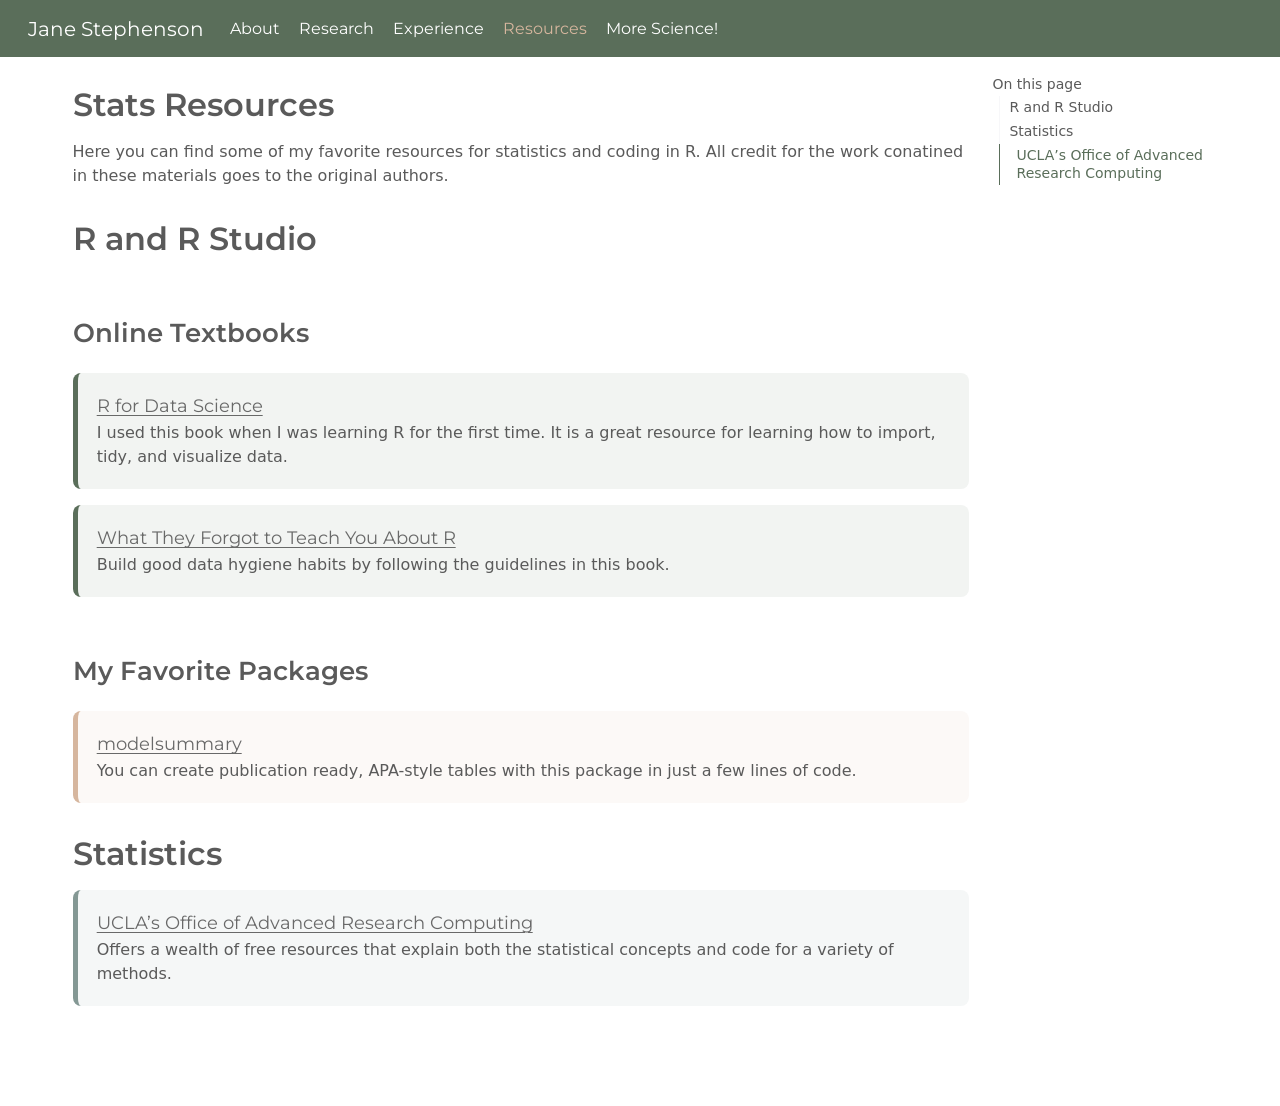
==== code.html @ 7900bae5 "Built site for gh-pages" ====
<!DOCTYPE html>
<html xmlns="http://www.w3.org/1999/xhtml" lang="en" xml:lang="en"><head>

<meta charset="utf-8">
<meta name="generator" content="quarto-1.10.18">

<meta name="viewport" content="width=device-width, initial-scale=1.0, user-scalable=yes">


<title>Stats Resources – Jane Stephenson</title>
<style>
/* Default styles provided by pandoc.
** See https://pandoc.org/MANUAL.html#variables-for-html for config info.
*/
span.smallcaps{font-variant: small-caps;}
div.columns{display: flex; gap: 1.5em;}
div.column{flex: auto;}
@media screen {
div.columns{gap: min(4vw, 1.5em);}
div.column{overflow-x: auto;}
}
div.hanging-indent{margin-left: 1.5em; text-indent: -1.5em;}
ul.task-list{list-style: none;}
ul.task-list li input[type="checkbox"] {
  width: 0.8em;
  margin: 0 0.8em 0.2em -1em; /* quarto-specific, see https://github.com/quarto-dev/quarto-cli/issues/4556 */ 
  vertical-align: middle;
}
</style>


<script src="site_libs/quarto-nav/quarto-nav.js"></script>
<script src="site_libs/quarto-nav/headroom.min.js"></script>
<script src="site_libs/clipboard/clipboard.min.js"></script>
<script src="site_libs/quarto-search/autocomplete.umd.js"></script>
<script src="site_libs/quarto-search/fuse.min.js"></script>
<script src="site_libs/quarto-search/quarto-search.js"></script>
<meta name="quarto:offset" content="./">
<script src="site_libs/quarto-html/quarto.js" type="module"></script>
<script src="site_libs/quarto-html/tabsets/tabsets.js" type="module"></script>
<script src="site_libs/quarto-html/popper.min.js"></script>
<script src="site_libs/quarto-html/tippy.umd.min.js"></script>
<script src="site_libs/quarto-html/anchor.min.js"></script>
<link href="site_libs/quarto-html/tippy.css" rel="stylesheet">
<link href="site_libs/quarto-html/quarto-syntax-highlighting-64a204ab8560d761af7679ceaba22944.css" rel="stylesheet" id="quarto-text-highlighting-styles">
<script src="site_libs/bootstrap/bootstrap.min.js"></script>
<link href="site_libs/bootstrap/bootstrap-icons.css" rel="stylesheet">
<link href="site_libs/bootstrap/bootstrap-9bbc0906ec1989cf3dc9237e767633c0.min.css" rel="stylesheet" append-hash="true" id="quarto-bootstrap" data-mode="light">
<script id="quarto-search-options" type="application/json">{
  "location": "navbar",
  "copy-button": false,
  "collapse-after": 3,
  "panel-placement": "end",
  "type": "overlay",
  "limit": 50,
  "keyboard-shortcut": [
    "f",
    "/",
    "s"
  ],
  "show-item-context": false,
  "language": {
    "search-no-results-text": "No results",
    "search-matching-documents-text": "matching documents",
    "search-copy-link-title": "Copy link to search",
    "search-hide-matches-text": "Hide additional matches",
    "search-more-match-text": "more match in this document",
    "search-more-matches-text": "more matches in this document",
    "search-clear-button-title": "Clear",
    "search-text-placeholder": "",
    "search-detached-cancel-button-title": "Cancel",
    "search-submit-button-title": "Submit",
    "search-label": "Search"
  }
}</script>


<link rel="stylesheet" href="styles.css">
</head>

<body class="nav-fixed quarto-light">

<div id="quarto-search-results"></div>
  <header id="quarto-header" class="headroom fixed-top">
    <nav class="navbar navbar-expand-lg " data-bs-theme="dark">
      <div class="navbar-container container-fluid">
      <div class="navbar-brand-container mx-auto">
    <a class="navbar-brand" href="./index.html">
    <span class="navbar-title">Jane Stephenson</span>
    </a>
  </div>
          <button class="navbar-toggler" type="button" data-bs-toggle="collapse" data-bs-target="#navbarCollapse" aria-controls="navbarCollapse" role="menu" aria-expanded="false" aria-label="Toggle navigation" onclick="if (window.quartoToggleHeadroom) { window.quartoToggleHeadroom(); }">
  <span class="navbar-toggler-icon"></span>
</button>
          <div class="collapse navbar-collapse" id="navbarCollapse">
            <ul class="navbar-nav navbar-nav-scroll me-auto">
  <li class="nav-item">
    <a class="nav-link" href="./index.html"> 
<span class="menu-text">About</span></a>
  </li>  
  <li class="nav-item">
    <a class="nav-link" href="./research.html"> 
<span class="menu-text">Research</span></a>
  </li>  
  <li class="nav-item">
    <a class="nav-link" href="./teaching.html"> 
<span class="menu-text">Experience</span></a>
  </li>  
  <li class="nav-item">
    <a class="nav-link active" href="./code.html" aria-current="page"> 
<span class="menu-text">Resources</span></a>
  </li>  
  <li class="nav-item">
    <a class="nav-link" href="./more_science.html"> 
<span class="menu-text">More Science!</span></a>
  </li>  
</ul>
          </div> <!-- /navcollapse -->
            <div class="quarto-navbar-tools">
</div>
      </div> <!-- /container-fluid -->
    </nav>
</header>
<!-- content -->
<div id="quarto-content" class="quarto-container page-columns page-rows-contents page-layout-full page-navbar">
<!-- sidebar -->
<!-- margin-sidebar -->
    <div id="quarto-margin-sidebar" class="sidebar margin-sidebar">
        <nav id="TOC" role="doc-toc" class="toc-active">
    <h2 id="toc-title">On this page</h2>
   
  <ul>
  <li><a href="#r-and-r-studio" id="toc-r-and-r-studio" class="nav-link active" data-scroll-target="#r-and-r-studio">R and R Studio</a>
  <ul class="collapse">
  <li><a href="#online-textbooks" id="toc-online-textbooks" class="nav-link" data-scroll-target="#online-textbooks">Online Textbooks</a></li>
  <li><a href="#my-favorite-packages" id="toc-my-favorite-packages" class="nav-link" data-scroll-target="#my-favorite-packages">My Favorite Packages</a>
  <ul class="collapse">
  <li><a href="#modelsummary" id="toc-modelsummary" class="nav-link" data-scroll-target="#modelsummary">modelsummary</a></li>
  </ul></li>
  </ul></li>
  <li><a href="#statistics" id="toc-statistics" class="nav-link" data-scroll-target="#statistics">Statistics</a>
  <ul class="collapse">
  <li><a href="#uclas-office-of-advanced-research-computing" id="toc-uclas-office-of-advanced-research-computing" class="nav-link" data-scroll-target="#uclas-office-of-advanced-research-computing">UCLA’s Office of Advanced Research Computing</a></li>
  </ul></li>
  </ul>
</nav>
    </div>
<!-- main -->
<main class="content column-page-left" id="quarto-document-content">

<header id="title-block-header" class="quarto-title-block default">
<div class="quarto-title">
<h1 class="title">Stats Resources</h1>
</div>



<div class="quarto-title-meta column-page-left">

    
  
    
  </div>
  


</header>


<p>Here you can find some of my favorite resources for statistics and coding in R. All credit for the work conatined in these materials goes to the original authors.</p>
<section id="r-and-r-studio" class="level1">
<h1>R and R Studio</h1>
<section id="online-textbooks" class="level2 exp-heading accent-1">
<h2 class="exp-heading accent-1 anchored" data-anchor-id="online-textbooks">Online Textbooks</h2>
<div class="exp-stack">
<section id="r-for-data-science" class="level3 exp-card accent-1">
<h3 class="anchored" data-anchor-id="r-for-data-science"><a href="https://r4ds.hadley.nz/">R for Data Science</a></h3>
<p>I used this book when I was learning R for the first time. It is a great resource for learning how to import, tidy, and visualize data.</p>
</section>
<section id="what-they-forgot-to-teach-you-about-r" class="level3 exp-card accent-1">
<h3 class="anchored" data-anchor-id="what-they-forgot-to-teach-you-about-r"><a href="https://rstats.wtf/">What They Forgot to Teach You About R</a></h3>
<p>Build good data hygiene habits by following the guidelines in this book.</p>
</section>
</div>
</section>
<section id="my-favorite-packages" class="level2 exp-heading accent-1">
<h2 class="exp-heading accent-1 anchored" data-anchor-id="my-favorite-packages">My Favorite Packages</h2>
<div class="exp-stack">
<section id="modelsummary" class="level3 exp-card accent-2">
<h3 class="anchored" data-anchor-id="modelsummary"><a href="https://modelsummary.com/vignettes/get_started.html">modelsummary</a></h3>
<p>You can create publication ready, APA-style tables with this package in just a few lines of code.</p>
</section>
</div>
</section>
</section>
<section id="statistics" class="level1">
<h1>Statistics</h1>
<div class="exp-stack">
<section id="uclas-office-of-advanced-research-computing" class="level3 exp-card accent-3">
<h3 class="anchored" data-anchor-id="uclas-office-of-advanced-research-computing"><a href="https://stats.oarc.ucla.edu/other/mult-pkg/seminars/#R">UCLA’s Office of Advanced Research Computing</a></h3>
<p>Offers a wealth of free resources that explain both the statistical concepts and code for a variety of methods.</p>
</section>
</div>


</section>

</main> <!-- /main -->
<script id="quarto-html-after-body" type="application/javascript">
  window.document.addEventListener("DOMContentLoaded", function (event) {
    const icon = "";
    const anchorJS = new window.AnchorJS();
    anchorJS.options = {
      placement: 'right',
      icon: icon
    };
    anchorJS.add('.anchored');
    const isCodeAnnotation = (el) => {
      for (const clz of el.classList) {
        if (clz.startsWith('code-annotation-')) {                     
          return true;
        }
      }
      return false;
    }
    const onCopySuccess = function(e) {
      // button target
      const button = e.trigger;
      // don't keep focus
      button.blur();
      // flash "checked"
      button.classList.add('code-copy-button-checked');
      var currentTitle = button.getAttribute("title");
      button.setAttribute("title", "Copied!");
      let tooltip;
      if (window.bootstrap) {
        button.setAttribute("data-bs-toggle", "tooltip");
        button.setAttribute("data-bs-placement", "left");
        button.setAttribute("data-bs-title", "Copied!");
        tooltip = new bootstrap.Tooltip(button, 
          { trigger: "manual", 
            customClass: "code-copy-button-tooltip",
            offset: [0, -8]});
        tooltip.show();    
      }
      setTimeout(function() {
        if (tooltip) {
          tooltip.hide();
          button.removeAttribute("data-bs-title");
          button.removeAttribute("data-bs-toggle");
          button.removeAttribute("data-bs-placement");
        }
        button.setAttribute("title", currentTitle);
        button.classList.remove('code-copy-button-checked');
      }, 1000);
      // clear code selection
      e.clearSelection();
    }
    const getTextToCopy = function(trigger) {
      const outerScaffold = trigger.parentElement.cloneNode(true);
      const codeEl = outerScaffold.querySelector('code');
      for (const childEl of codeEl.children) {
        if (isCodeAnnotation(childEl)) {
          childEl.remove();
        }
      }
      return codeEl.innerText;
    }
    const clipboard = new window.ClipboardJS('.code-copy-button:not([data-in-quarto-modal])', {
      text: getTextToCopy
    });
    clipboard.on('success', onCopySuccess);
    if (window.document.getElementById('quarto-embedded-source-code-modal')) {
      const clipboardModal = new window.ClipboardJS('.code-copy-button[data-in-quarto-modal]', {
        text: getTextToCopy,
        container: window.document.getElementById('quarto-embedded-source-code-modal')
      });
      clipboardModal.on('success', onCopySuccess);
    }
      var localhostRegex = new RegExp(/^(?:http|https):\/\/localhost\:?[0-9]*\//);
      var mailtoRegex = new RegExp(/^mailto:/);
        var filterRegex = new RegExp('/' + window.location.host + '/');
      var isInternal = (href) => {
          return filterRegex.test(href) || localhostRegex.test(href) || mailtoRegex.test(href);
      }
      // Inspect non-navigation links and adorn them if external
     var links = window.document.querySelectorAll('a[href]:not(.nav-link):not(.navbar-brand):not(.toc-action):not(.sidebar-link):not(.sidebar-item-toggle):not(.pagination-link):not(.no-external):not([aria-hidden]):not(.dropdown-item):not(.quarto-navigation-tool):not(.about-link)');
      for (var i=0; i<links.length; i++) {
        const link = links[i];
        if (!isInternal(link.href)) {
          // undo the damage that might have been done by quarto-nav.js in the case of
          // links that we want to consider external
          if (link.dataset.originalHref !== undefined) {
            link.href = link.dataset.originalHref;
          }
        }
      }
    function tippyHover(el, contentFn, onTriggerFn, onUntriggerFn) {
      const config = {
        allowHTML: true,
        maxWidth: 500,
        delay: 100,
        arrow: false,
        appendTo: function(el) {
            return el.parentElement;
        },
        interactive: true,
        interactiveBorder: 10,
        theme: 'quarto',
        placement: 'bottom-start',
      };
      if (contentFn) {
        config.content = contentFn;
      }
      if (onTriggerFn) {
        config.onTrigger = onTriggerFn;
      }
      if (onUntriggerFn) {
        config.onUntrigger = onUntriggerFn;
      }
      window.tippy(el, config); 
    }
    const noterefs = window.document.querySelectorAll('a[role="doc-noteref"]');
    for (var i=0; i<noterefs.length; i++) {
      const ref = noterefs[i];
      tippyHover(ref, function() {
        // use id or data attribute instead here
        let href = ref.getAttribute('data-footnote-href') || ref.getAttribute('href');
        try { href = new URL(href).hash; } catch {}
        const id = href.replace(/^#\/?/, "");
        const note = window.document.getElementById(id);
        if (note) {
          return note.innerHTML;
        } else {
          return "";
        }
      });
    }
    const xrefs = window.document.querySelectorAll('a.quarto-xref');
    const processXRef = (id, note) => {
      // Strip column container classes
      const stripColumnClz = (el) => {
        el.classList.remove("page-full", "page-columns");
        if (el.children) {
          for (const child of el.children) {
            stripColumnClz(child);
          }
        }
      }
      stripColumnClz(note)
      if (id === null || id.startsWith('sec-')) {
        // Special case sections, only their first couple elements
        const container = document.createElement("div");
        if (note.children && note.children.length > 2) {
          container.appendChild(note.children[0].cloneNode(true));
          for (let i = 1; i < note.children.length; i++) {
            const child = note.children[i];
            if (child.tagName === "P" && child.innerText === "") {
              continue;
            } else {
              container.appendChild(child.cloneNode(true));
              break;
            }
          }
          if (window.Quarto?.typesetMath) {
            window.Quarto.typesetMath(container);
          }
          return container.innerHTML
        } else {
          if (window.Quarto?.typesetMath) {
            window.Quarto.typesetMath(note);
          }
          return note.innerHTML;
        }
      } else {
        // Remove any anchor links if they are present
        const anchorLink = note.querySelector('a.anchorjs-link');
        if (anchorLink) {
          anchorLink.remove();
        }
        if (window.Quarto?.typesetMath) {
          window.Quarto.typesetMath(note);
        }
        if (note.classList.contains("callout")) {
          return note.outerHTML;
        } else {
          return note.innerHTML;
        }
      }
    }
    for (var i=0; i<xrefs.length; i++) {
      const xref = xrefs[i];
      tippyHover(xref, undefined, function(instance) {
        instance.disable();
        let url = xref.getAttribute('href');
        let hash = undefined; 
        if (url.startsWith('#')) {
          hash = url;
        } else {
          try { hash = new URL(url).hash; } catch {}
        }
        if (hash) {
          const id = hash.replace(/^#\/?/, "");
          const note = window.document.getElementById(id);
          if (note !== null) {
            try {
              const html = processXRef(id, note.cloneNode(true));
              instance.setContent(html);
            } finally {
              instance.enable();
              instance.show();
            }
          } else {
            // See if we can fetch this
            fetch(url.split('#')[0])
            .then(res => res.text())
            .then(html => {
              const parser = new DOMParser();
              const htmlDoc = parser.parseFromString(html, "text/html");
              const note = htmlDoc.getElementById(id);
              if (note !== null) {
                const html = processXRef(id, note);
                instance.setContent(html);
              } 
            }).finally(() => {
              instance.enable();
              instance.show();
            });
          }
        } else {
          // See if we can fetch a full url (with no hash to target)
          // This is a special case and we should probably do some content thinning / targeting
          fetch(url)
          .then(res => res.text())
          .then(html => {
            const parser = new DOMParser();
            const htmlDoc = parser.parseFromString(html, "text/html");
            const note = htmlDoc.querySelector('main.content');
            if (note !== null) {
              // This should only happen for chapter cross references
              // (since there is no id in the URL)
              // remove the first header
              if (note.children.length > 0 && note.children[0].tagName === "HEADER") {
                note.children[0].remove();
              }
              const html = processXRef(null, note);
              instance.setContent(html);
            } 
          }).finally(() => {
            instance.enable();
            instance.show();
          });
        }
      }, function(instance) {
      });
    }
        let selectedAnnoteEl;
        const selectorForAnnotation = ( cell, annotation) => {
          let cellAttr = 'data-code-cell="' + cell + '"';
          let lineAttr = 'data-code-annotation="' +  annotation + '"';
          const selector = 'span[' + cellAttr + '][' + lineAttr + ']';
          return selector;
        }
        const selectCodeLines = (annoteEl) => {
          const doc = window.document;
          const targetCell = annoteEl.getAttribute("data-target-cell");
          const targetAnnotation = annoteEl.getAttribute("data-target-annotation");
          const annoteSpan = window.document.querySelector(selectorForAnnotation(targetCell, targetAnnotation));
          const lines = annoteSpan.getAttribute("data-code-lines").split(",");
          const lineIds = lines.map((line) => {
            return targetCell + "-" + line;
          })
          let top = null;
          let height = null;
          let parent = null;
          if (lineIds.length > 0) {
              //compute the position of the single el (top and bottom and make a div)
              const el = window.document.getElementById(lineIds[0]);
              top = el.offsetTop;
              height = el.offsetHeight;
              parent = el.parentElement.parentElement;
            if (lineIds.length > 1) {
              const lastEl = window.document.getElementById(lineIds[lineIds.length - 1]);
              const bottom = lastEl.offsetTop + lastEl.offsetHeight;
              height = bottom - top;
            }
            if (top !== null && height !== null && parent !== null) {
              // cook up a div (if necessary) and position it 
              let div = window.document.getElementById("code-annotation-line-highlight");
              if (div === null) {
                div = window.document.createElement("div");
                div.setAttribute("id", "code-annotation-line-highlight");
                div.style.position = 'absolute';
                parent.appendChild(div);
              }
              div.style.top = top - 2 + "px";
              div.style.height = height + 4 + "px";
              div.style.left = 0;
              let gutterDiv = window.document.getElementById("code-annotation-line-highlight-gutter");
              if (gutterDiv === null) {
                gutterDiv = window.document.createElement("div");
                gutterDiv.setAttribute("id", "code-annotation-line-highlight-gutter");
                gutterDiv.style.position = 'absolute';
                const codeCell = window.document.getElementById(targetCell);
                const gutter = codeCell.querySelector('.code-annotation-gutter');
                gutter.appendChild(gutterDiv);
              }
              gutterDiv.style.top = top - 2 + "px";
              gutterDiv.style.height = height + 4 + "px";
            }
            selectedAnnoteEl = annoteEl;
          }
        };
        const unselectCodeLines = () => {
          const elementsIds = ["code-annotation-line-highlight", "code-annotation-line-highlight-gutter"];
          elementsIds.forEach((elId) => {
            const div = window.document.getElementById(elId);
            if (div) {
              div.remove();
            }
          });
          selectedAnnoteEl = undefined;
        };
          // Handle positioning of the toggle
      window.addEventListener(
        "resize",
        throttle(() => {
          elRect = undefined;
          if (selectedAnnoteEl) {
            selectCodeLines(selectedAnnoteEl);
          }
        }, 10)
      );
      function throttle(fn, ms) {
      let throttle = false;
      let timer;
        return (...args) => {
          if(!throttle) { // first call gets through
              fn.apply(this, args);
              throttle = true;
          } else { // all the others get throttled
              if(timer) clearTimeout(timer); // cancel #2
              timer = setTimeout(() => {
                fn.apply(this, args);
                timer = throttle = false;
              }, ms);
          }
        };
      }
        // Attach click handler to the DT
        const annoteDls = window.document.querySelectorAll('dt[data-target-cell]');
        for (const annoteDlNode of annoteDls) {
          annoteDlNode.addEventListener('click', (event) => {
            const clickedEl = event.target;
            if (clickedEl !== selectedAnnoteEl) {
              unselectCodeLines();
              const activeEl = window.document.querySelector('dt[data-target-cell].code-annotation-active');
              if (activeEl) {
                activeEl.classList.remove('code-annotation-active');
              }
              selectCodeLines(clickedEl);
              clickedEl.classList.add('code-annotation-active');
            } else {
              // Unselect the line
              unselectCodeLines();
              clickedEl.classList.remove('code-annotation-active');
            }
          });
        }
    const findCites = (el) => {
      const parentEl = el.parentElement;
      if (parentEl) {
        const cites = parentEl.dataset.cites;
        if (cites) {
          return {
            el,
            cites: cites.split(' ')
          };
        } else {
          return findCites(el.parentElement)
        }
      } else {
        return undefined;
      }
    };
    var bibliorefs = window.document.querySelectorAll('a[role="doc-biblioref"]');
    for (var i=0; i<bibliorefs.length; i++) {
      const ref = bibliorefs[i];
      const citeInfo = findCites(ref);
      if (citeInfo) {
        tippyHover(citeInfo.el, function() {
          var popup = window.document.createElement('div');
          citeInfo.cites.forEach(function(cite) {
            var citeDiv = window.document.createElement('div');
            citeDiv.classList.add('hanging-indent');
            citeDiv.classList.add('csl-entry');
            var biblioDiv = window.document.getElementById('ref-' + cite);
            if (biblioDiv) {
              citeDiv.innerHTML = biblioDiv.innerHTML;
            }
            popup.appendChild(citeDiv);
          });
          return popup.innerHTML;
        });
      }
    }
  });
  </script>
</div> <!-- /content -->




</body></html>
---- site_libs/quarto-html/tippy.css ----
.tippy-box[data-animation=fade][data-state=hidden]{opacity:0}[data-tippy-root]{max-width:calc(100vw - 10px)}.tippy-box{position:relative;background-color:#333;color:#fff;border-radius:4px;font-size:14px;line-height:1.4;white-space:normal;outline:0;transition-property:transform,visibility,opacity}.tippy-box[data-placement^=top]>.tippy-arrow{bottom:0}.tippy-box[data-placement^=top]>.tippy-arrow:before{bottom:-7px;left:0;border-width:8px 8px 0;border-top-color:initial;transform-origin:center top}.tippy-box[data-placement^=bottom]>.tippy-arrow{top:0}.tippy-box[data-placement^=bottom]>.tippy-arrow:before{top:-7px;left:0;border-width:0 8px 8px;border-bottom-color:initial;transform-origin:center bottom}.tippy-box[data-placement^=left]>.tippy-arrow{right:0}.tippy-box[data-placement^=left]>.tippy-arrow:before{border-width:8px 0 8px 8px;border-left-color:initial;right:-7px;transform-origin:center left}.tippy-box[data-placement^=right]>.tippy-arrow{left:0}.tippy-box[data-placement^=right]>.tippy-arrow:before{left:-7px;border-width:8px 8px 8px 0;border-right-color:initial;transform-origin:center right}.tippy-box[data-inertia][data-state=visible]{transition-timing-function:cubic-bezier(.54,1.5,.38,1.11)}.tippy-arrow{width:16px;height:16px;color:#333}.tippy-arrow:before{content:"";position:absolute;border-color:transparent;border-style:solid}.tippy-content{position:relative;padding:5px 9px;z-index:1}
---- site_libs/quarto-html/quarto-syntax-highlighting-64a204ab8560d761af7679ceaba22944.css ----
/* quarto syntax highlight colors */
:root {
  --quarto-hl-ot-color: #003B4F;
  --quarto-hl-at-color: #657422;
  --quarto-hl-ss-color: #20794D;
  --quarto-hl-an-color: #5E5E5E;
  --quarto-hl-fu-color: #4758AB;
  --quarto-hl-st-color: #20794D;
  --quarto-hl-cf-color: #003B4F;
  --quarto-hl-op-color: #5E5E5E;
  --quarto-hl-er-color: #AD0000;
  --quarto-hl-bn-color: #AD0000;
  --quarto-hl-al-color: #AD0000;
  --quarto-hl-va-color: #111111;
  --quarto-hl-bu-color: inherit;
  --quarto-hl-ex-color: inherit;
  --quarto-hl-pp-color: #AD0000;
  --quarto-hl-in-color: #5E5E5E;
  --quarto-hl-vs-color: #20794D;
  --quarto-hl-wa-color: #5E5E5E;
  --quarto-hl-do-color: #5E5E5E;
  --quarto-hl-im-color: #00769E;
  --quarto-hl-ch-color: #20794D;
  --quarto-hl-dt-color: #AD0000;
  --quarto-hl-fl-color: #AD0000;
  --quarto-hl-co-color: #5E5E5E;
  --quarto-hl-cv-color: #5E5E5E;
  --quarto-hl-cn-color: #8f5902;
  --quarto-hl-sc-color: #5E5E5E;
  --quarto-hl-dv-color: #AD0000;
  --quarto-hl-kw-color: #003B4F;
}

/* other quarto variables */
:root {
  --quarto-font-monospace: SFMono-Regular, Menlo, Monaco, Consolas, "Liberation Mono", "Courier New", monospace;
}

/* syntax highlight based on Pandoc's rules */
pre > code.sourceCode > span {
  color: #003B4F;
}

code.sourceCode > span {
  color: #003B4F;
}

div.sourceCode,
div.sourceCode pre.sourceCode {
  color: #003B4F;
}

/* Normal */
code span {
  color: #003B4F;
}

/* Alert */
code span.al {
  color: #AD0000;
  font-style: inherit;
}

/* Annotation */
code span.an {
  color: #5E5E5E;
  font-style: inherit;
}

/* Attribute */
code span.at {
  color: #657422;
  font-style: inherit;
}

/* BaseN */
code span.bn {
  color: #AD0000;
  font-style: inherit;
}

/* BuiltIn */
code span.bu {
  font-style: inherit;
}

/* ControlFlow */
code span.cf {
  color: #003B4F;
  font-weight: bold;
  font-style: inherit;
}

/* Char */
code span.ch {
  color: #20794D;
  font-style: inherit;
}

/* Constant */
code span.cn {
  color: #8f5902;
  font-style: inherit;
}

/* Comment */
code span.co {
  color: #5E5E5E;
  font-style: inherit;
}

/* CommentVar */
code span.cv {
  color: #5E5E5E;
  font-style: italic;
}

/* Documentation */
code span.do {
  color: #5E5E5E;
  font-style: italic;
}

/* DataType */
code span.dt {
  color: #AD0000;
  font-style: inherit;
}

/* DecVal */
code span.dv {
  color: #AD0000;
  font-style: inherit;
}

/* Error */
code span.er {
  color: #AD0000;
  font-style: inherit;
}

/* Extension */
code span.ex {
  font-style: inherit;
}

/* Float */
code span.fl {
  color: #AD0000;
  font-style: inherit;
}

/* Function */
code span.fu {
  color: #4758AB;
  font-style: inherit;
}

/* Import */
code span.im {
  color: #00769E;
  font-style: inherit;
}

/* Information */
code span.in {
  color: #5E5E5E;
  font-style: inherit;
}

/* Keyword */
code span.kw {
  color: #003B4F;
  font-weight: bold;
  font-style: inherit;
}

/* Operator */
code span.op {
  color: #5E5E5E;
  font-style: inherit;
}

/* Other */
code span.ot {
  color: #003B4F;
  font-style: inherit;
}

/* Preprocessor */
code span.pp {
  color: #AD0000;
  font-style: inherit;
}

/* SpecialChar */
code span.sc {
  color: #5E5E5E;
  font-style: inherit;
}

/* SpecialString */
code span.ss {
  color: #20794D;
  font-style: inherit;
}

/* String */
code span.st {
  color: #20794D;
  font-style: inherit;
}

/* Variable */
code span.va {
  color: #111111;
  font-style: inherit;
}

/* VerbatimString */
code span.vs {
  color: #20794D;
  font-style: inherit;
}

/* Warning */
code span.wa {
  color: #5E5E5E;
  font-style: italic;
}

.prevent-inlining {
  content: "</";
}

/*# sourceMappingURL=9d8d5bb603a83b8298b89080a598c93b.css.map */
---- styles.css ----
/* links: same font and color as the surrounding text, with a thin underline */
a {
    color: inherit;
    font-family: inherit;
    text-decoration: underline;
    text-decoration-thickness: 1px;
    text-underline-offset: 3px;
}


/* no underline for links styled as buttons or wrapping images */
a.btn,
a.image-link,
#title-block-header a.btn {
    text-decoration: none;
}


/* styling for dropdowns */
details.project {
  border: 1px solid var(--bs-border-color);
  border-left: 4px solid var(--bs-primary);
  border-radius: 6px;
  padding: 0.5em 1em;
  margin-bottom: 0.75em;
}

details.project > summary {
  list-style: none;
  cursor: pointer;
  font-size: 1.15em;
  font-weight: 600;
  padding: 0.4em 0;
}
details.project > summary::-webkit-details-marker { display: none; }

details.project > summary::before {
  content: "▸";
  display: inline-block;
  margin-right: 0.6em;
  transition: transform 0.2s ease;
}
details.project[open] > summary::before {
  transform: rotate(90deg);
}

details.project[open] > summary {
  border-bottom: 1px solid var(--bs-border-color);
  margin-bottom: 0.75em;
}

/* add an image_list class which then can be removed on mobile */
.image_list {
    display: flex;
    flex-wrap: wrap;
    justify-content: space-between;
    list-style: none;
}

/* remove image in list on mobile */
@media screen and (max-width: 600px) {
    .image_list {
      visibility: hidden;
      display: none;
    }
  }

/* adjust font size for smaller screen */
/* @media all and (max-width: 600px) {
    body {
      font-size: 70%;
    }
    p {
        font-size: 70%;
    }
    abstract-title {
        font-size: 70%;
    }
    .btn.scale {
            font-size: 70%;  
            border-radius: 6px;
            padding: 3px 3px
        }
  } */

/* ---------- Experience page (teaching.qmd) ---------- */
/* accent colors come from the theme colors set in custom.scss */
.accent-1 { --accent: var(--bs-primary);   --accent-rgb: var(--bs-primary-rgb); }
.accent-2 { --accent: var(--bs-secondary); --accent-rgb: var(--bs-secondary-rgb); --accent-text: var(--bs-emphasis-color); } /* light color, so dark label text */
.accent-3 { --accent: var(--bs-info);      --accent-rgb: var(--bs-info-rgb); }
.accent-4 { --accent: var(--bs-warning);   --accent-rgb: var(--bs-warning-rgb); }
.accent-5 { --accent: var(--bs-success);   --accent-rgb: var(--bs-success-rgb); }

/* section headings: no underline */
h2.exp-heading {
  border-bottom: none;
  margin-top: 2.2em;
}

/* full-width cards stacked vertically (Teaching) */
.exp-stack {
  display: flex;
  flex-direction: column;
  gap: 1rem;
  margin: 1rem 0 1.5rem;
}

.exp-stack .exp-card {
  border-top: none;
  border-left: 5px solid var(--accent);
}

/* responsive card grid */
.exp-grid {
  display: grid;
  grid-template-columns: repeat(auto-fit, minmax(260px, 1fr));
  gap: 1rem;
  margin: 1rem 0 1.5rem;
}
.exp-card {
  background: rgba(var(--accent-rgb), 0.08);
  border-top: 4px solid var(--accent);
  border-radius: 8px;
  padding: 1rem 1.2rem;
  transition: transform 0.15s ease, box-shadow 0.15s ease;
}
.exp-card:hover {
  transform: translateY(-3px);
  box-shadow: 0 6px 16px rgba(var(--accent-rgb), 0.3);
}
.exp-card h3,
.exp-item h3,
.exp-callout h3 {
  font-size: 1.1rem;
  font-weight: 600;
  margin: 0.4rem 0 0.3rem;
}
.exp-card p,
.exp-item p,
.exp-callout p {
  margin-bottom: 0.25rem;
}

/* pill-shaped label (degree, course number) */
.exp-badge {
  display: inline-block;
  background: var(--accent);
  color: var(--accent-text, #fff);
  font-size: 0.8rem;
  font-weight: 600;
  letter-spacing: 0.03em;
  padding: 0.15em 0.75em;
  border-radius: 999px;
}

.exp-role {
  font-style: italic;
}

.exp-note {
  display: inline-block;
  margin-top: 0.4rem;
  font-size: 0.9rem;
  background: rgba(var(--accent-rgb), 0.2);
  border-radius: 6px;
  padding: 0.2em 0.6em;
}

/* vertical timeline */
.exp-timeline {
  border-left: 3px solid rgba(var(--accent-rgb), 0.5);
  margin: 1rem 0 1.5rem 0.5rem;
  padding-left: 1.5rem;
}
.exp-item {
  position: relative;
  padding-bottom: 1.1rem;
}
.exp-item::before {
  content: "";
  position: absolute;
  left: calc(-1.5rem - 9px);
  top: 0.55rem;
  width: 15px;
  height: 15px;
  border-radius: 50%;
  background: var(--accent);
  border: 3px solid var(--bs-body-bg);
}

/* highlighted callout box */
.exp-callout {
  background: rgba(var(--accent-rgb), 0.15);
  border-left: 5px solid var(--accent);
  border-radius: 8px;
  padding: 1rem 1.2rem;
  margin: 1rem 0 1.5rem;
}

/* years: a fixed-width, right-aligned column at the end of each title line,
   so dates line up down the page even when titles are long and wrap */
.exp-card h3,
.exp-item h3 {
  display: grid;
  grid-template-columns: 1fr 8.5rem;
  column-gap: 1rem;
  align-items: baseline;
  position: relative;
}
.exp-date {
  grid-column: 2;
  grid-row: 1;
  text-align: right;
  font-size: 0.9rem;
  font-weight: 500;
  white-space: nowrap;
  color: var(--bs-secondary-color);
}
/* keep Quarto's hover anchor link from taking a grid cell */
.exp-card h3 .anchorjs-link,
.exp-item h3 .anchorjs-link {
  position: absolute;
  left: -1.2em;
}
/* give timeline entries the same right inset as the cards so dates share one edge */
.exp-item {
  padding-right: 1.2rem;
}

/* phones: put the date on its own line under the title */
@media (max-width: 576px) {
  .exp-card h3,
  .exp-item h3 {
    grid-template-columns: 1fr;
  }
  .exp-date {
    grid-column: 1;
    grid-row: 2;
    text-align: left;
  }
}
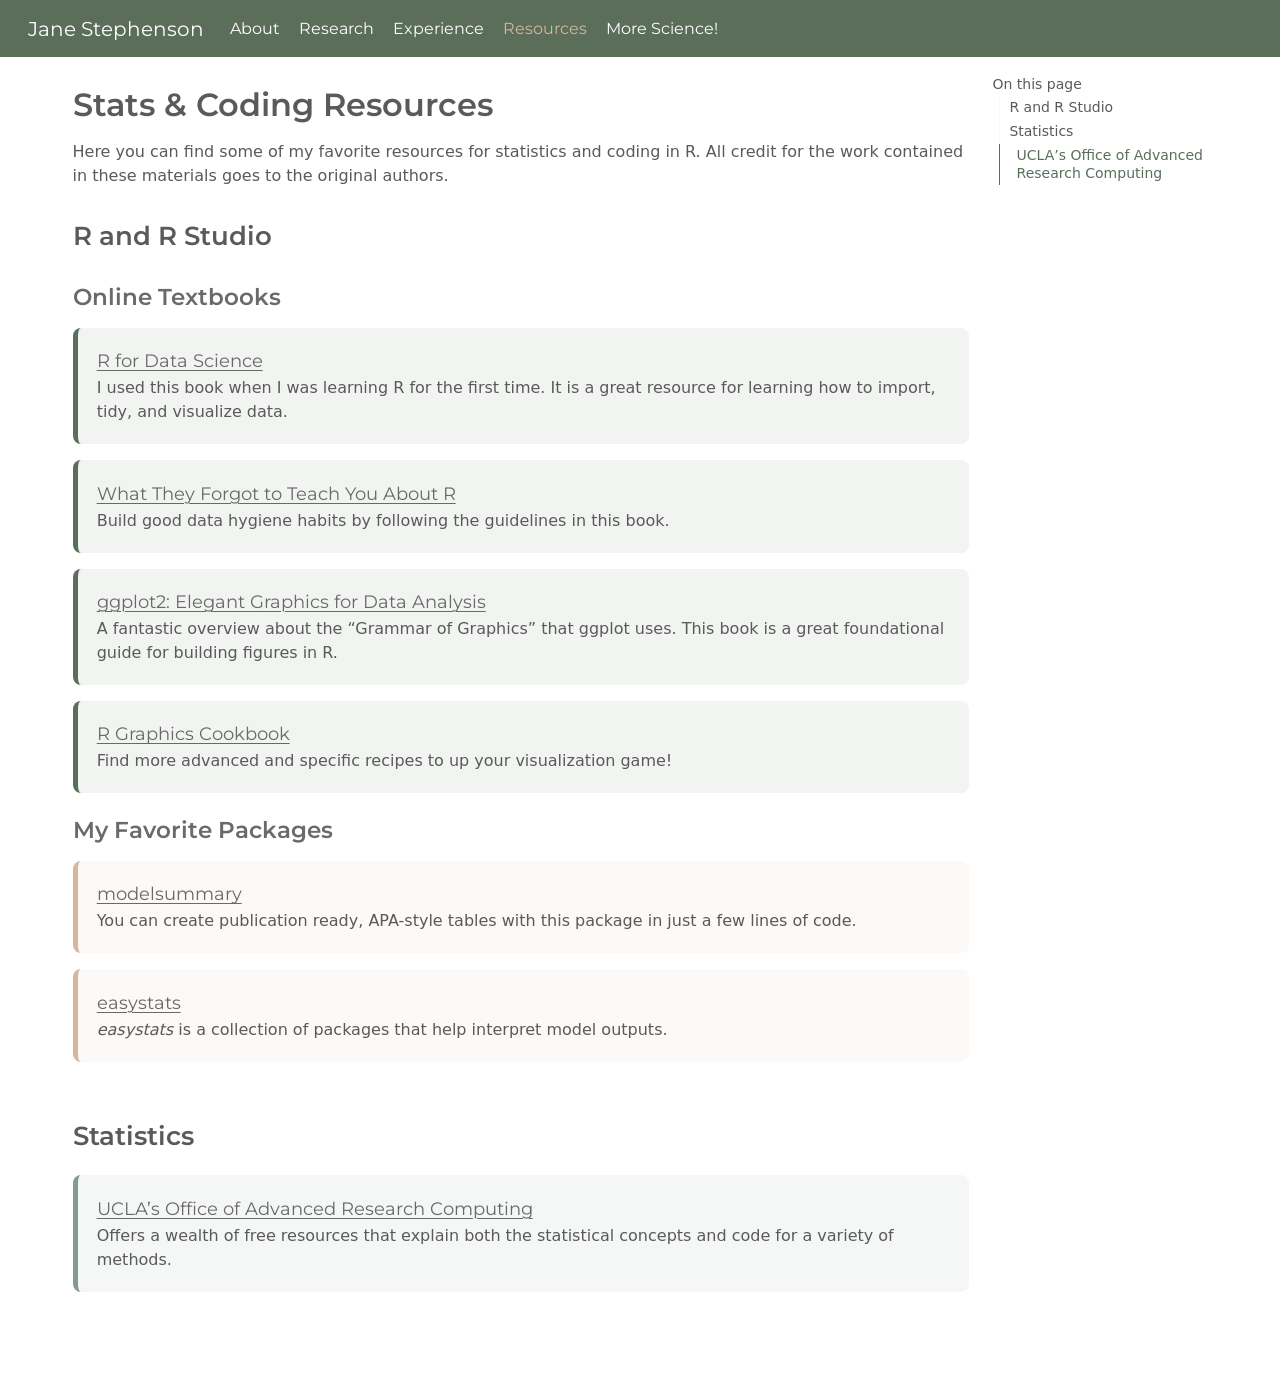
==== commit 65593eaa: "Built site for gh-pages" ====
--- a/code.html
+++ b/code.html
@@ -7,7 +7,7 @@
 <meta name="viewport" content="width=device-width, initial-scale=1.0, user-scalable=yes">
 
 
-<title>Stats Resources – Jane Stephenson</title>
+<title>Stats &amp; Coding Resources – Jane Stephenson</title>
 <style>
 /* Default styles provided by pandoc.
 ** See https://pandoc.org/MANUAL.html#variables-for-html for config info.
@@ -40,7 +40,6 @@
 <script src="site_libs/quarto-html/tabsets/tabsets.js" type="module"></script>
 <script src="site_libs/quarto-html/popper.min.js"></script>
 <script src="site_libs/quarto-html/tippy.umd.min.js"></script>
-<script src="site_libs/quarto-html/anchor.min.js"></script>
 <link href="site_libs/quarto-html/tippy.css" rel="stylesheet">
 <link href="site_libs/quarto-html/quarto-syntax-highlighting-64a204ab8560d761af7679ceaba22944.css" rel="stylesheet" id="quarto-text-highlighting-styles">
 <script src="site_libs/bootstrap/bootstrap.min.js"></script>
@@ -133,10 +132,7 @@
   <li><a href="#r-and-r-studio" id="toc-r-and-r-studio" class="nav-link active" data-scroll-target="#r-and-r-studio">R and R Studio</a>
   <ul class="collapse">
   <li><a href="#online-textbooks" id="toc-online-textbooks" class="nav-link" data-scroll-target="#online-textbooks">Online Textbooks</a></li>
-  <li><a href="#my-favorite-packages" id="toc-my-favorite-packages" class="nav-link" data-scroll-target="#my-favorite-packages">My Favorite Packages</a>
-  <ul class="collapse">
-  <li><a href="#modelsummary" id="toc-modelsummary" class="nav-link" data-scroll-target="#modelsummary">modelsummary</a></li>
-  </ul></li>
+  <li><a href="#my-favorite-packages" id="toc-my-favorite-packages" class="nav-link" data-scroll-target="#my-favorite-packages">My Favorite Packages</a></li>
   </ul></li>
   <li><a href="#statistics" id="toc-statistics" class="nav-link" data-scroll-target="#statistics">Statistics</a>
   <ul class="collapse">
@@ -150,7 +146,7 @@
 
 <header id="title-block-header" class="quarto-title-block default">
 <div class="quarto-title">
-<h1 class="title">Stats Resources</h1>
+<h1 class="title">Stats &amp; Coding Resources</h1>
 </div>
 
 
@@ -167,37 +163,49 @@
 </header>
 
 
-<p>Here you can find some of my favorite resources for statistics and coding in R. All credit for the work conatined in these materials goes to the original authors.</p>
-<section id="r-and-r-studio" class="level1">
-<h1>R and R Studio</h1>
-<section id="online-textbooks" class="level2 exp-heading accent-1">
-<h2 class="exp-heading accent-1 anchored" data-anchor-id="online-textbooks">Online Textbooks</h2>
+<p>Here you can find some of my favorite resources for statistics and coding in R. All credit for the work contained in these materials goes to the original authors.</p>
+<section id="r-and-r-studio" class="level2 exp-heading accent-1">
+<h2 class="exp-heading accent-1" data-anchor-id="r-and-r-studio">R and R Studio</h2>
+<section id="online-textbooks" class="level3 exp-heading accent-1">
+<h3 class="exp-heading accent-1" data-anchor-id="online-textbooks">Online Textbooks</h3>
+</section>
 <div class="exp-stack">
 <section id="r-for-data-science" class="level3 exp-card accent-1">
-<h3 class="anchored" data-anchor-id="r-for-data-science"><a href="https://r4ds.hadley.nz/">R for Data Science</a></h3>
+<h3 data-anchor-id="r-for-data-science"><a href="https://r4ds.hadley.nz/">R for Data Science</a></h3>
 <p>I used this book when I was learning R for the first time. It is a great resource for learning how to import, tidy, and visualize data.</p>
 </section>
 <section id="what-they-forgot-to-teach-you-about-r" class="level3 exp-card accent-1">
-<h3 class="anchored" data-anchor-id="what-they-forgot-to-teach-you-about-r"><a href="https://rstats.wtf/">What They Forgot to Teach You About R</a></h3>
+<h3 data-anchor-id="what-they-forgot-to-teach-you-about-r"><a href="https://rstats.wtf/">What They Forgot to Teach You About R</a></h3>
 <p>Build good data hygiene habits by following the guidelines in this book.</p>
 </section>
+<section id="ggplot2-elegant-graphics-for-data-analysis" class="level3 exp-card accent-1">
+<h3 data-anchor-id="ggplot2-elegant-graphics-for-data-analysis"><a href="https://ggplot2-book.org/">ggplot2: Elegant Graphics for Data Analysis</a></h3>
+<p>A fantastic overview about the “Grammar of Graphics” that ggplot uses. This book is a great foundational guide for building figures in R.</p>
+</section>
+<section id="r-graphics-cookbook" class="level3 exp-card accent-1">
+<h3 data-anchor-id="r-graphics-cookbook"><a href="https://r-graphics.org/index.html">R Graphics Cookbook</a></h3>
+<p>Find more advanced and specific recipes to up your visualization game!</p>
+</section>
 </div>
-</section>
-<section id="my-favorite-packages" class="level2 exp-heading accent-1">
-<h2 class="exp-heading accent-1 anchored" data-anchor-id="my-favorite-packages">My Favorite Packages</h2>
+<section id="my-favorite-packages" class="level3 exp-heading accent-1">
+<h3 class="exp-heading accent-1" data-anchor-id="my-favorite-packages">My Favorite Packages</h3>
+</section>
 <div class="exp-stack">
 <section id="modelsummary" class="level3 exp-card accent-2">
-<h3 class="anchored" data-anchor-id="modelsummary"><a href="https://modelsummary.com/vignettes/get_started.html">modelsummary</a></h3>
+<h3 data-anchor-id="modelsummary"><a href="https://modelsummary.com/vignettes/get_started.html">modelsummary</a></h3>
 <p>You can create publication ready, APA-style tables with this package in just a few lines of code.</p>
 </section>
+<section id="easystats" class="level3 exp-card accent-2">
+<h3 data-anchor-id="easystats"><a href="https://easystats.github.io/easystats/">easystats</a></h3>
+<p><em>easystats</em> is a collection of packages that help interpret model outputs.</p>
+</section>
 </div>
 </section>
-</section>
-<section id="statistics" class="level1">
-<h1>Statistics</h1>
+<section id="statistics" class="level2 exp-heading accent-1">
+<h2 class="exp-heading accent-1" data-anchor-id="statistics">Statistics</h2>
 <div class="exp-stack">
 <section id="uclas-office-of-advanced-research-computing" class="level3 exp-card accent-3">
-<h3 class="anchored" data-anchor-id="uclas-office-of-advanced-research-computing"><a href="https://stats.oarc.ucla.edu/other/mult-pkg/seminars/#R">UCLA’s Office of Advanced Research Computing</a></h3>
+<h3 data-anchor-id="uclas-office-of-advanced-research-computing"><a href="https://stats.oarc.ucla.edu/other/mult-pkg/seminars/#R">UCLA’s Office of Advanced Research Computing</a></h3>
 <p>Offers a wealth of free resources that explain both the statistical concepts and code for a variety of methods.</p>
 </section>
 </div>
@@ -208,13 +216,6 @@
 </main> <!-- /main -->
 <script id="quarto-html-after-body" type="application/javascript">
   window.document.addEventListener("DOMContentLoaded", function (event) {
-    const icon = "";
-    const anchorJS = new window.AnchorJS();
-    anchorJS.options = {
-      placement: 'right',
-      icon: icon
-    };
-    anchorJS.add('.anchored');
     const isCodeAnnotation = (el) => {
       for (const clz of el.classList) {
         if (clz.startsWith('code-annotation-')) {                     
@@ -279,7 +280,7 @@
     }
       var localhostRegex = new RegExp(/^(?:http|https):\/\/localhost\:?[0-9]*\//);
       var mailtoRegex = new RegExp(/^mailto:/);
-        var filterRegex = new RegExp('/' + window.location.host + '/');
+        var filterRegex = new RegExp("https:\/\/janestephenson\.github\.io\/jane-website\/");
       var isInternal = (href) => {
           return filterRegex.test(href) || localhostRegex.test(href) || mailtoRegex.test(href);
       }
